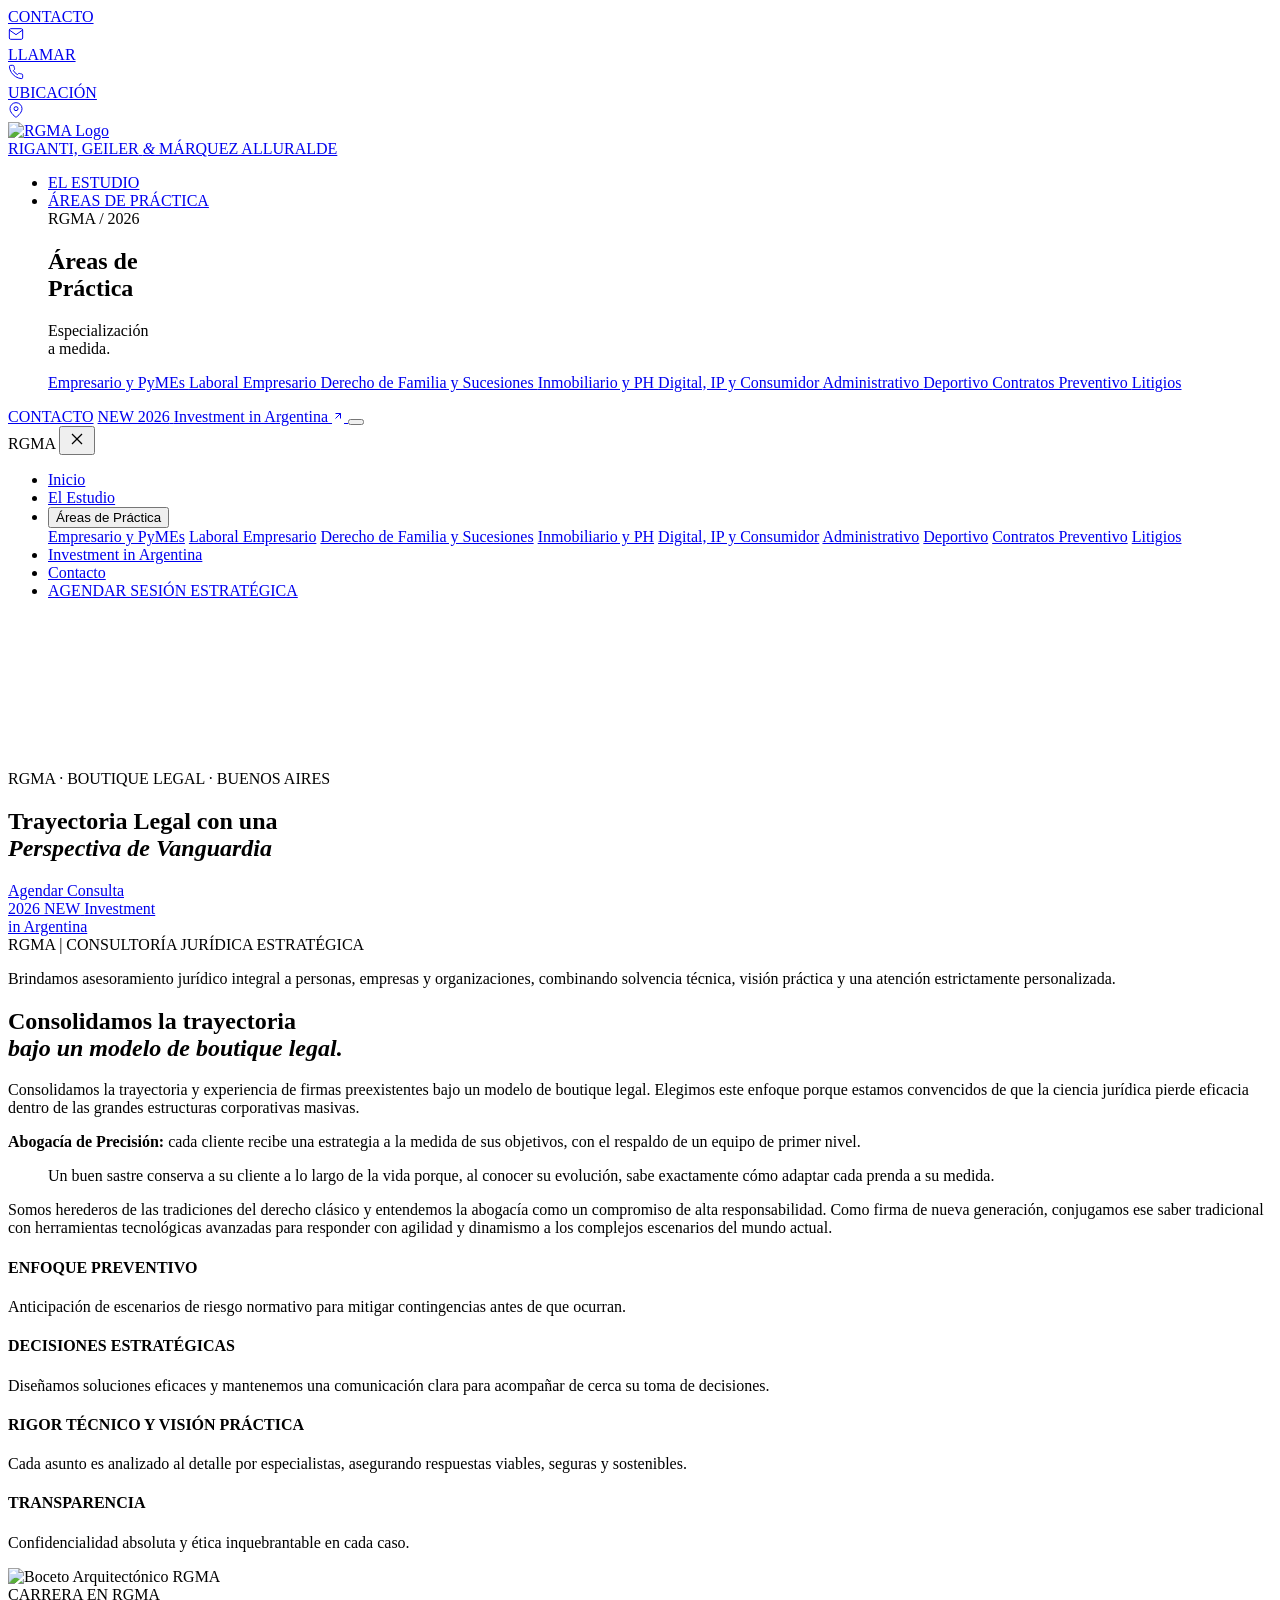
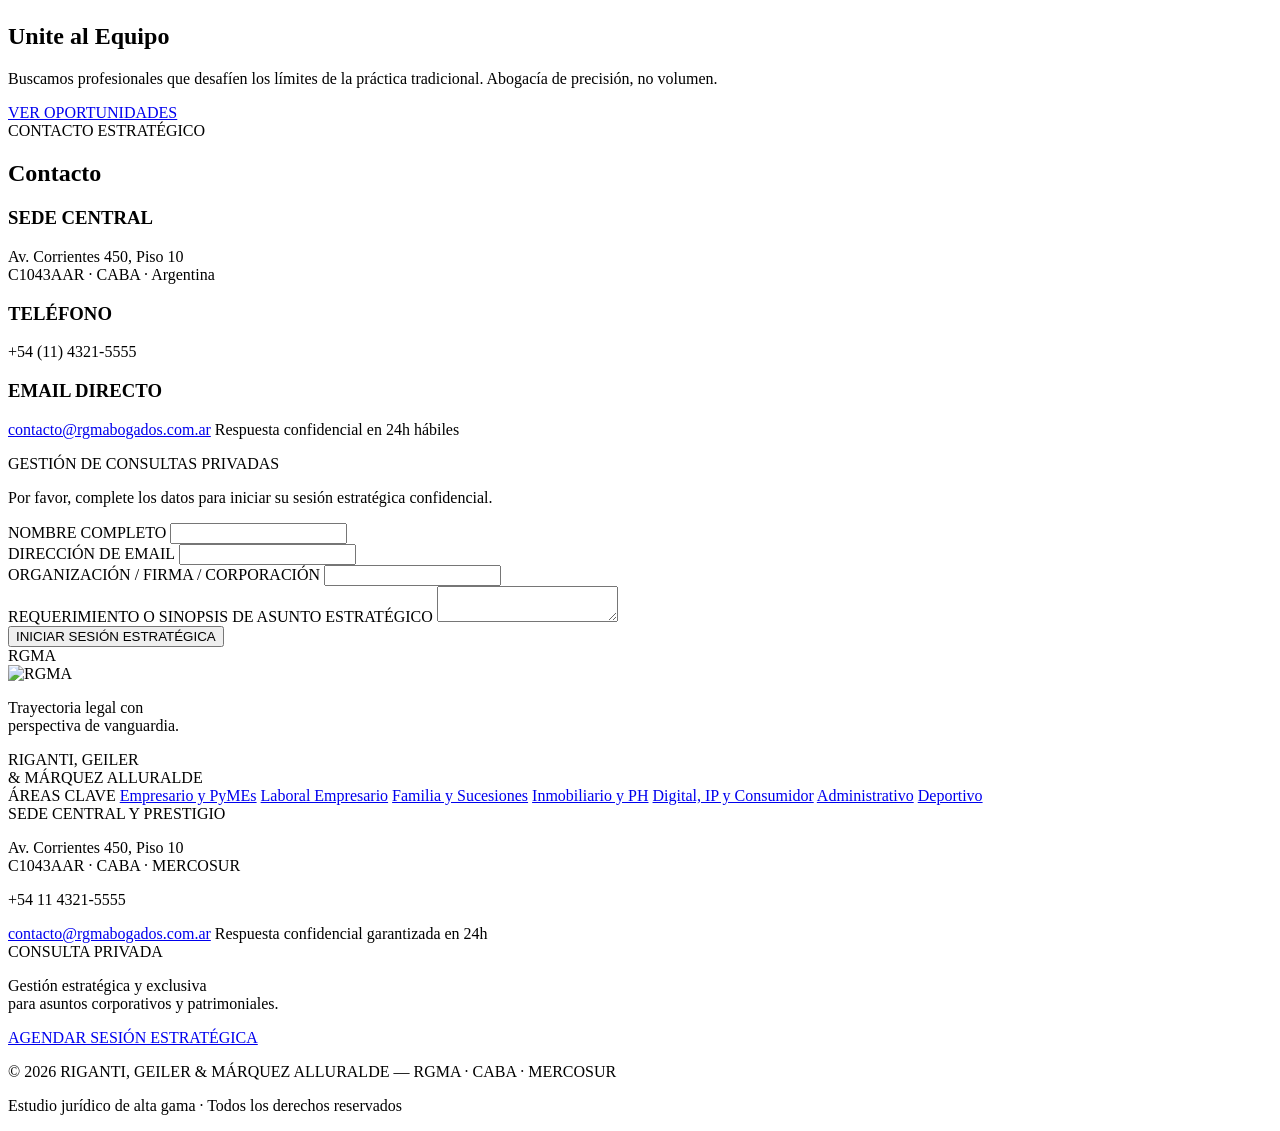
==== index.html @ e2c6895a "Create index.html" ====
<!DOCTYPE html>
<html lang="es">
<head>
    <meta charset="UTF-8">
    <meta name="viewport" content="width=device-width, initial-scale=1.0">
    <title>Riganti, Geiler & Márquez Alluralde - Abogados | RGMA</title>
    <link rel="preconnect" href="https://fonts.googleapis.com">
    <link rel="preconnect" href="https://fonts.gstatic.com" crossorigin>
    <link href="https://fonts.googleapis.com/css2?family=Inter:wght@300;400;500;600&family=Playfair+Display:ital,wght@0,300;0,400;1,400&family=Lora:ital,wght@0,400;1,400&display=swap" rel="stylesheet">
    <link rel="stylesheet" href="style.css">
    <script>
      document.fonts.ready.then(() => document.documentElement.classList.add('fonts-loaded'));
      setTimeout(() => {
        if(!document.documentElement.classList.contains('fonts-loaded')){
          document.documentElement.classList.add('fonts-failed');
        }
      }, 3000);
    </script>
</head>
<body>

<!-- CONTACTO FLOTANTE PREMIUM -->
<div class="barra-flotante-contacto">
    <a href="#contacto" class="item-flotante"><span>CONTACTO</span><div class="icono-flotante-svg"><svg viewBox="0 0 24 24" width="16" height="16" stroke="currentColor" stroke-width="1.5" fill="none"><path d="M4 4h16c1.1 0 2 .9 2 2v12c0 1.1-.9 2-2 2H4c-1.1 0-2-.9-2-2V6c0-1.1.9-2 2-2z"/><path d="m22 6-10 7L2 6"/></svg></div></a>
    <a href="tel:+541143215555" class="item-flotante"><span>LLAMAR</span><div class="icono-flotante-svg"><svg viewBox="0 0 24 24" width="16" height="16" stroke="currentColor" stroke-width="1.5" fill="none"><path d="M22 16.92v3a2 2 0 0 1-2.18 2 19.79 19.79 0 0 1-8.63-3.07 19.5 19.5 0 0 1-6-6 19.79 19.79 0 0 1-3.07-8.67A2 2 0 0 1 4.11 2h3a2 2 0 0 1 2 1.72 12.84 12.84 0 0 0 .7 2.81 2 2 0 0 1-.45 2.11L8.09 9.91a16 16 0 0 0 6 6l1.27-1.27a2 2 0 0 1 2.11-.45 12.84 12.84 0 0 0 2.81.7A2 2 0 0 1 22 16.92z"/></svg></div></a>
    <a href="#contacto" class="item-flotante"><span>UBICACIÓN</span><div class="icono-flotante-svg"><svg viewBox="0 0 24 24" width="16" height="16" stroke="currentColor" stroke-width="1.5" fill="none"><path d="M21 10c0 7-9 13-9 13s-9-6-9-13a9 9 0 0 1 18 0z"/><circle cx="12" cy="10" r="3"/></svg></div></a>
</div>

<header id="mainHeader" class="sticky-header-premium">
    <a href="index.html" class="marca-estudio">
      <div class="logo-lockup">
        <img src="logo-final.webp" alt="RGMA Logo">
      </div>
      <div class="nombre-estudio">
        <span class="apellido-principal">RIGANTI, GEILER</span>
        <span class="apellido-secundario"><i>&</i> MÁRQUEZ ALLURALDE</span>
      </div>
    </a>

    <nav class="nav-desktop">
      <ul>
        <li><a href="#estudio" class="nav-link-editorial">EL ESTUDIO</a></li>
        <li class="nav-item-mega">
          <a href="#" id="triggerMega" class="nav-link-editorial">ÁREAS DE PRÁCTICA</a>
          <div class="mega-panel">
            <div class="mega-left">
              <span>RGMA / 2026</span>
              <h2 class="mega-title-editorial">Áreas de<br>Práctica</h2>
              <div class="mega-line"></div>
              <p>Especialización<br>a medida.</p>
            </div>
            <div class="mega-grid-simple">
              <a href="./pymes.html">Empresario y PyMEs <span class="arrow-css"></span></a>
              <a href="./laboral-empresario.html">Laboral Empresario <span class="arrow-css"></span></a>
              <a href="./derechofamiliaysucesiones.html">Derecho de Familia y Sucesiones <span class="arrow-css"></span></a>
              <a href="./inmobiliario-ph.html">Inmobiliario y PH <span class="arrow-css"></span></a>
              <a href="./digital-ip-consumidor.html">Digital, IP y Consumidor <span class="arrow-css"></span></a>
              <a href="./derecho-administrativo.html">Administrativo <span class="arrow-css"></span></a>
              <a href="./deportivo.html">Deportivo <span class="arrow-css"></span></a>
              <a href="./contratos-preventivo.html">Contratos Preventivo <span class="arrow-css"></span></a>
              <a href="./litigio.html">Litigios <span class="arrow-css"></span></a>
            </div>
          </div> 
        </li>
      </ul>
    </nav>
    <div class="right-group">
      <a href="#contacto" class="btn-nav-premium">CONTACTO</a>
      <a href="invertirenargentina.html" class="investment-pill-premium" id="investmentPill">
        <span class="pill-new">NEW 2026</span>
        <span class="pill-text">Investment in Argentina <svg class="arrow-external-svg" viewBox="0 0 24 24" width="12" height="12" stroke="currentColor" stroke-width="2" fill="none"><line x1="7" y1="17" x2="17" y2="7"/><polyline points="7 7 17 7 17 17"/></svg></span>
      </a>
      <button class="btn-burger" id="btnBurger" aria-label="Menu"><span></span><span></span><span></span></button>
    </div>
</header>

<div class="mobile-overlay" id="mobileMenu">
  <div class="mobile-head">
    <span class="mobile-brand-editorial">RGMA</span>
    <button id="closeMobile" aria-label="Cerrar"><svg viewBox="0 0 24 24" width="20" height="20" stroke="currentColor" stroke-width="1.5" fill="none"><line x1="18" y1="6" x2="6" y2="18"/><line x1="6" y1="6" x2="18" y2="18"/></svg></button>
  </div>
  <ul class="mobile-links">
    <li><a href="#inicio">Inicio</a></li>
    <li><a href="#estudio">El Estudio</a></li>
    <li class="mobile-accordion">
      <button class="acc-btn-editorial" id="accAreas">Áreas de Práctica</button>
      <div class="acc-panel" id="panelAreas">
        <a href="./pymes.html">Empresario y PyMEs</a>
        <a href="./laboral-empresario.html">Laboral Empresario</a>
        <a href="./derechofamiliaysucesiones.html">Derecho de Familia y Sucesiones</a>
        <a href="./inmobiliario-ph.html">Inmobiliario y PH</a>
        <a href="./digital-ip-consumidor.html">Digital, IP y Consumidor</a>
        <a href="./derecho-administrativo.html">Administrativo</a>
        <a href="./deportivo.html">Deportivo</a>
        <a href="./contratos-preventivo.html">Contratos Preventivo</a>
        <a href="./litigio.html">Litigios</a>
      </div>
    </li>
    <li><a href="invertirenargentina.html" class="mobile-investment-link">Investment in Argentina</a></li>
    <li><a href="#contacto">Contacto</a></li>
    <li class="mobile-cta"><a href="#contacto" class="btn-action-premium">AGENDAR SESIÓN ESTRATÉGICA</a></li>
  </ul>
</div>

<section id="inicio" class="hero-principal">
   <video autoplay muted loop playsinline preload="metadata" poster="hero-poster.webp" class="hero-video" id="heroVideo">
    <source src="hero-acuarela-12s.mp4" type="video/mp4">
   </video>
    <div class="hero-overlay"></div>
    <div class="hero-contenedor-texto">
        <span class="hero-eyebrow">RGMA · BOUTIQUE LEGAL · BUENOS AIRES</span>
        <h1 class="hero-title-editorial">Trayectoria Legal con una<br><i>Perspectiva de Vanguardia</i></h1>
        <a href="#contacto" class="btn-premium-action">Agendar Consulta</a>
    </div>
    <a href="invertirenargentina.html" class="investment-seal-link" id="investmentSeal">
      <div class="investment-seal">
        <div class="seal-ring"></div>
        <div class="seal-ring-2"></div>
        <div class="seal-content">
          <span class="seal-year">2026</span>
          <span class="seal-new">NEW</span>
          <span class="seal-text">Investment<br>in Argentina</span>
        </div>
      </div>
    </a>
</section>

<section id="estudio" class="section-estudio">
  <div class="estudio-grid">
    <div class="texto-estudio">
      <span class="eyebrow-editorial">RGMA | CONSULTORÍA JURÍDICA ESTRATÉGICA</span>
      <p class="lead-serif">Brindamos asesoramiento jurídico integral a personas, empresas y organizaciones, combinando solvencia técnica, visión práctica y una atención estrictamente personalizada.</p>
      <h2 class="title-editorial">Consolidamos la trayectoria<br><i>bajo un modelo de boutique legal.</i></h2>
      <div class="linea-decorativa"></div>
      <p class="paragraph-editorial">Consolidamos la trayectoria y experiencia de firmas preexistentes bajo un modelo de boutique legal. Elegimos este enfoque porque estamos convencidos de que la ciencia jurídica pierde eficacia dentro de las grandes estructuras corporativas masivas.</p>
      <p class="paragraph-editorial"><strong>Abogacía de Precisión:</strong> cada cliente recibe una estrategia a la medida de sus objetivos, con el respaldo de un equipo de primer nivel.</p>
      <blockquote class="quote-editorial">Un buen sastre conserva a su cliente a lo largo de la vida porque, al conocer su evolución, sabe exactamente cómo adaptar cada prenda a su medida.</blockquote>
      <p class="paragraph-editorial">Somos herederos de las tradiciones del derecho clásico y entendemos la abogacía como un compromiso de alta responsabilidad. Como firma de nueva generación, conjugamos ese saber tradicional con herramientas tecnológicas avanzadas para responder con agilidad y dinamismo a los complejos escenarios del mundo actual.</p>
    </div>
    <div class="valores-col">
      <div class="tarjeta-valor"><h4 class="title-valor-editorial">ENFOQUE PREVENTIVO</h4><p>Anticipación de escenarios de riesgo normativo para mitigar contingencias antes de que ocurran.</p></div>
      <div class="tarjeta-valor"><h4 class="title-valor-editorial">DECISIONES ESTRATÉGICAS</h4><p>Diseñamos soluciones eficaces y mantenemos una comunicación clara para acompañar de cerca su toma de decisiones.</p></div>
      <div class="tarjeta-valor"><h4 class="title-valor-editorial">RIGOR TÉCNICO Y VISIÓN PRÁCTICA</h4><p>Cada asunto es analizado al detalle por especialistas, asegurando respuestas viables, seguras y sostenibles.</p></div>
      <div class="tarjeta-valor dark"><h4 class="title-valor-editorial">TRANSPARENCIA</h4><p>Confidencialidad absoluta y ética inquebrantable en cada caso.</p></div>
    </div>
  </div>
</section>

<section class="seccion-cierre-premium">
  <div class="capa-fondo-imagen">
    <img src="oficina-lapiz.png" alt="Boceto Arquitectónico RGMA" class="imagen-boceto-blur">
  </div>
  <div class="contenido-cierre">
    <span class="eyebrow light-editorial">CARRERA EN RGMA</span>
    <h2 class="title-editorial-white">Unite al Equipo</h2>
    <p class="paragraph-editorial-light">Buscamos profesionales que desafíen los límites de la práctica tradicional. Abogacía de precisión, no volumen.</p>
    <a href="carrerargma.html" class="btn-premium-borde-clean">VER OPORTUNIDADES</a>
  </div>
</section>

<section id="contacto" class="seccion-contacto">
  <div class="cabecera-contacto">
    <span class="tag-estrategico-editorial">CONTACTO ESTRATÉGICO</span>
    <h2 class="titulo-contacto-editorial">Contacto</h2>
  </div>
  <div class="contenedor-grilla">
    <div class="info-sede">
      <div class="bloque-info">
        <h3 class="title-sede-editorial">SEDE CENTRAL</h3>
        <p class="paragraph-sede-editorial">Av. Corrientes 450, Piso 10<br>C1043AAR · CABA · Argentina</p>
      </div>
      <div class="bloque-info">
        <h3 class="title-sede-editorial">TELÉFONO</h3>
        <p class="paragraph-sede-editorial">+54 (11) 4321-5555</p>
      </div>
      <div class="bloque-info">
        <h3 class="title-sede-editorial">EMAIL DIRECTO</h3>
        <a href="mailto:contacto@rgmabogados.com.ar" class="link-mail-editorial">contacto@rgmabogados.com.ar</a>
        <span class="subtexto-mail-editorial">Respuesta confidencial en 24h hábiles</span>
      </div>
    </div>
    <form class="formulario-contacto-premium" action="https://formsubmit.co/contacto@rgmabogados.com.ar" method="POST">
      <input type="hidden" name="_subject" value="Nueva Consulta Privada - RGMA">
      <input type="hidden" name="_captcha" value="false">
      <div class="encabezado-formulario-premium">
        <p class="subtitulo-gestion-privada">GESTIÓN DE CONSULTAS PRIVADAS</p>
        <p class="leyenda-sesion-estrategica">Por favor, complete los datos para iniciar su sesión estratégica confidencial.</p>
      </div>
      <div class="fila-doble-premium">
        <div class="grupo-campo-premium">
          <label for="nombre" class="label-editorial">NOMBRE COMPLETO</label>
          <input type="text" id="nombre" name="nombre" required class="input-editorial">
        </div>
        <div class="grupo-campo-premium">
          <label for="email" class="label-editorial">DIRECCIÓN DE EMAIL</label>
          <input type="email" id="email" name="email" required class="input-editorial">
        </div>
      </div>
      <div class="grupo-campo-premium">
        <label for="empresa" class="label-editorial">ORGANIZACIÓN / FIRMA / CORPORACIÓN</label>
        <input type="text" id="empresa" name="empresa" class="input-editorial">
      </div>
      <div class="grupo-campo-premium">
        <label for="consulta" class="label-editorial">REQUERIMIENTO O SINOPSIS DE ASUNTO ESTRATÉGICO</label>
        <textarea id="consulta" name="consulta" rows="2" required class="textarea-editorial"></textarea>
      </div>
      <div class="fila-accion-premium">
        <button type="submit" class="btn-enviar-premium">INICIAR SESIÓN ESTRATÉGICA</button>
      </div>
    </form>
  </div>
</section>

<footer class="footer-rgm-premium">
  <div class="footer-inner-editorial">
    <div class="f-col brand-premium">
      <div class="footer-logo-lockup-premium">
        <div class="footer-logo-text-premium">RG<span class="ma-gold">MA</span></div>
        <img src="logo-final.webp" alt="RGMA" class="footer-isologo-premium">
      </div>
      <p class="f-claim-editorial">Trayectoria legal con<br>perspectiva de vanguardia.</p>
      <div class="f-line-premium"></div>
      <div class="f-copy-brand-editorial">
        <span>RIGANTI, GEILER</span><br>
        <span class="f-italic-editorial">& MÁRQUEZ ALLURALDE</span>
      </div>
    </div>
    <div class="f-col-editorial">
      <span class="f-title-editorial">ÁREAS CLAVE</span>
      <a href="./pymes.html" class="f-link-editorial">Empresario y PyMEs</a>
      <a href="./laboral-empresario.html" class="f-link-editorial">Laboral Empresario</a>
      <a href="./derechofamiliaysucesiones.html" class="f-link-editorial">Familia y Sucesiones</a>
      <a href="./inmobiliario-ph.html" class="f-link-editorial">Inmobiliario y PH</a>
      <a href="./digital-ip-consumidor.html" class="f-link-editorial">Digital, IP y Consumidor</a>
      <a href="./derecho-administrativo.html" class="f-link-editorial">Administrativo</a>
      <a href="./deportivo.html" class="f-link-editorial">Deportivo</a>
    </div>
    <div class="f-col-editorial">
      <span class="f-title-editorial">SEDE CENTRAL Y PRESTIGIO</span>
      <p class="f-address-protagonist">Av. Corrientes 450, Piso 10<br>C1043AAR · CABA · MERCOSUR</p>
      <div class="f-contact-premium">
        <p class="f-phone-premium">+54 11 4321-5555</p>
        <a href="mailto:contacto@rgmabogados.com.ar" class="f-email-protagonist">contacto@rgmabogados.com.ar</a>
        <span class="f-confidential-badge">Respuesta confidencial garantizada en 24h</span>
      </div>
    </div>
    <div class="f-col-editorial">
      <span class="f-title-editorial">CONSULTA PRIVADA</span>
      <p class="f-consulta-txt-editorial">Gestión estratégica y exclusiva<br>para asuntos corporativos y patrimoniales.</p>
      <a href="#contacto" class="f-btn-premium">AGENDAR SESIÓN ESTRATÉGICA</a>
    </div>
  </div>
  <div class="f-bottom-editorial">
    <p>© 2026 RIGANTI, GEILER & MÁRQUEZ ALLURALDE — RGMA · CABA · MERCOSUR</p>
    <p class="f-legal-small-editorial">Estudio jurídico de alta gama · Todos los derechos reservados</p>
  </div>
</footer>

<script>
const header = document.getElementById('mainHeader');
const hero = document.querySelector('.hero-principal');
const v = document.getElementById('heroVideo');
v?.addEventListener('loadeddata', ()=> v.classList.add('is-loaded'));
setTimeout(()=> v?.classList.add('is-loaded'), 800);
window.addEventListener('scroll', () => {
  header.classList.toggle('shrink', window.scrollY > 80);
  if(hero) document.body.classList.toggle('pill-visible', window.scrollY > hero.offsetHeight - 150);
}, {passive:true});
const burger = document.getElementById('btnBurger');
const mobileMenu = document.getElementById('mobileMenu');
const closeMobile = document.getElementById('closeMobile');
const accBtn = document.getElementById('accAreas'); 
const accPanel = document.getElementById('panelAreas');
burger?.addEventListener('click', ()=> { mobileMenu.classList.add('open'); document.body.style.overflow='hidden'; });
closeMobile?.addEventListener('click', ()=> { mobileMenu.classList.remove('open'); document.body.style.overflow=''; });
accBtn?.addEventListener('click', ()=> {
  accPanel.classList.toggle('open');
  accBtn.classList.toggle('active-premium');
});
mobileMenu?.querySelectorAll('a').forEach(a=> a.addEventListener('click', ()=> { mobileMenu.classList.remove('open'); document.body.style.overflow=''; }));
</script>
</body>
</html>
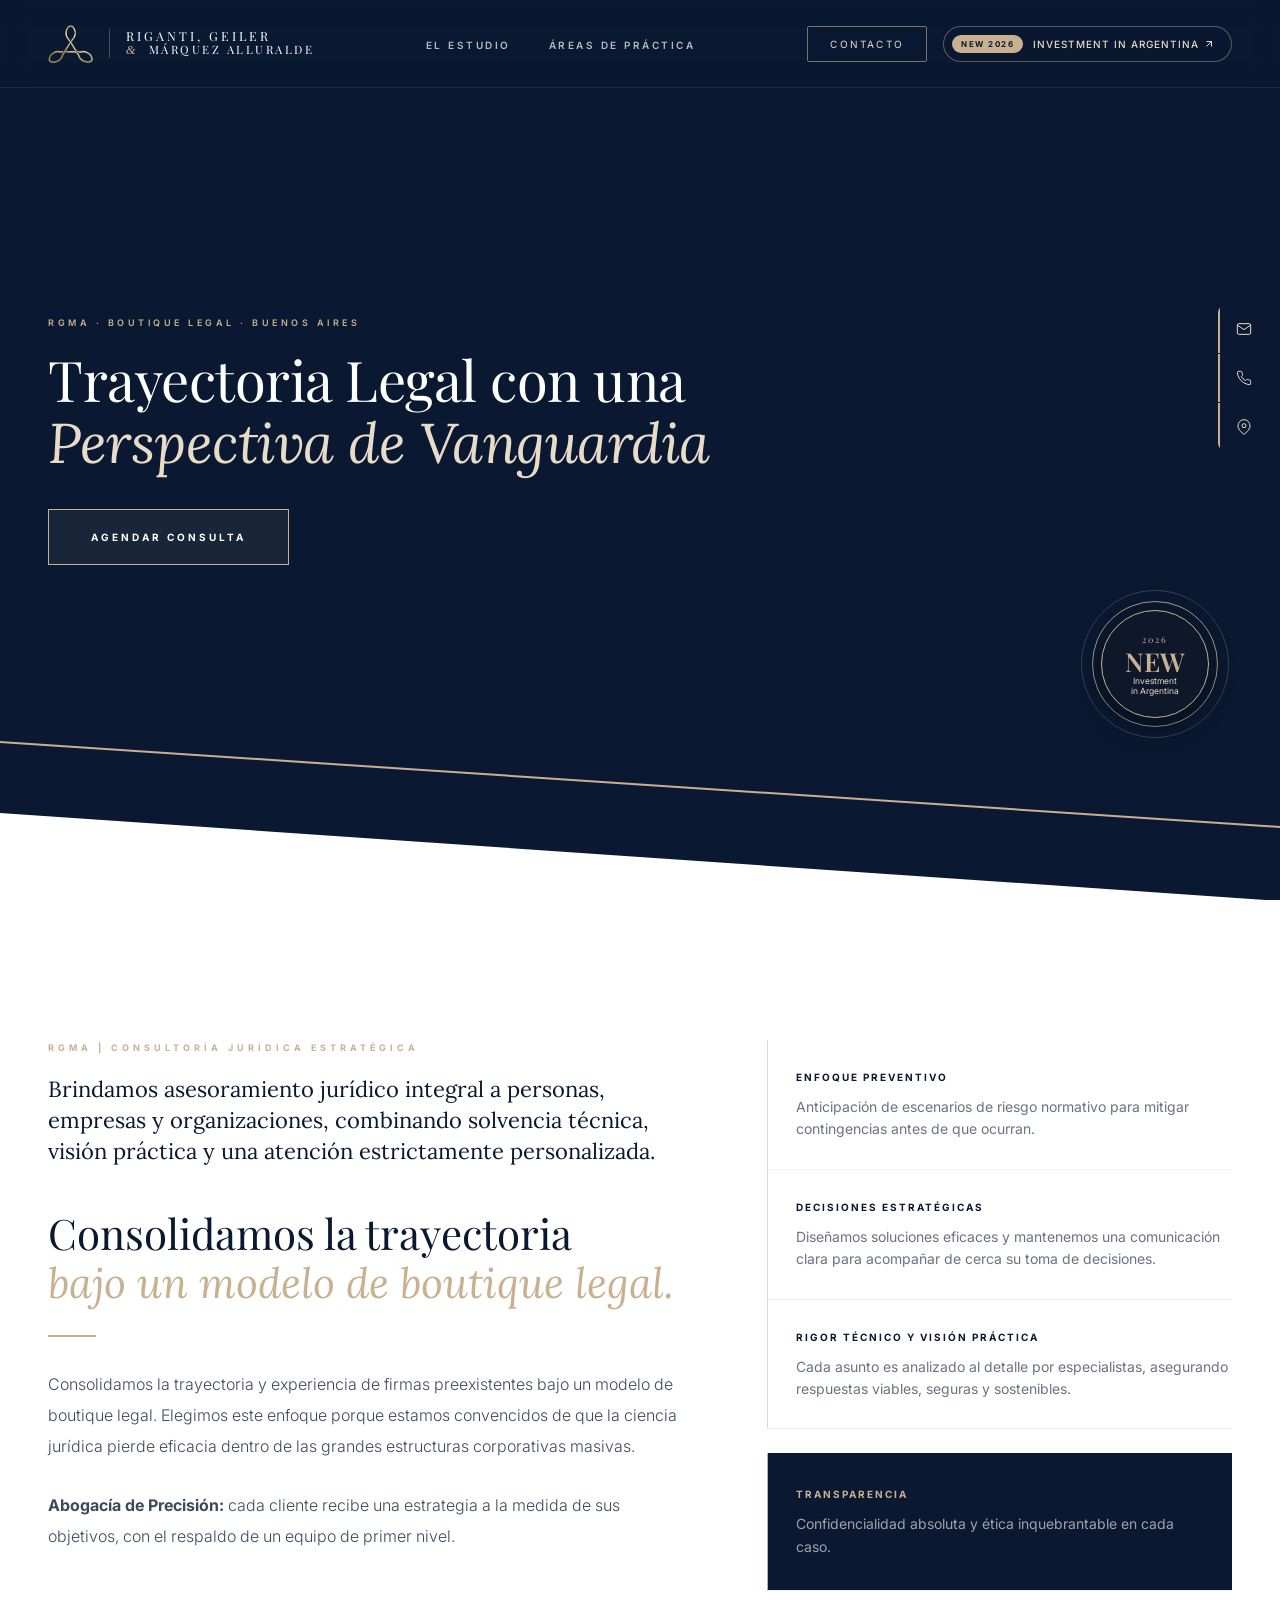
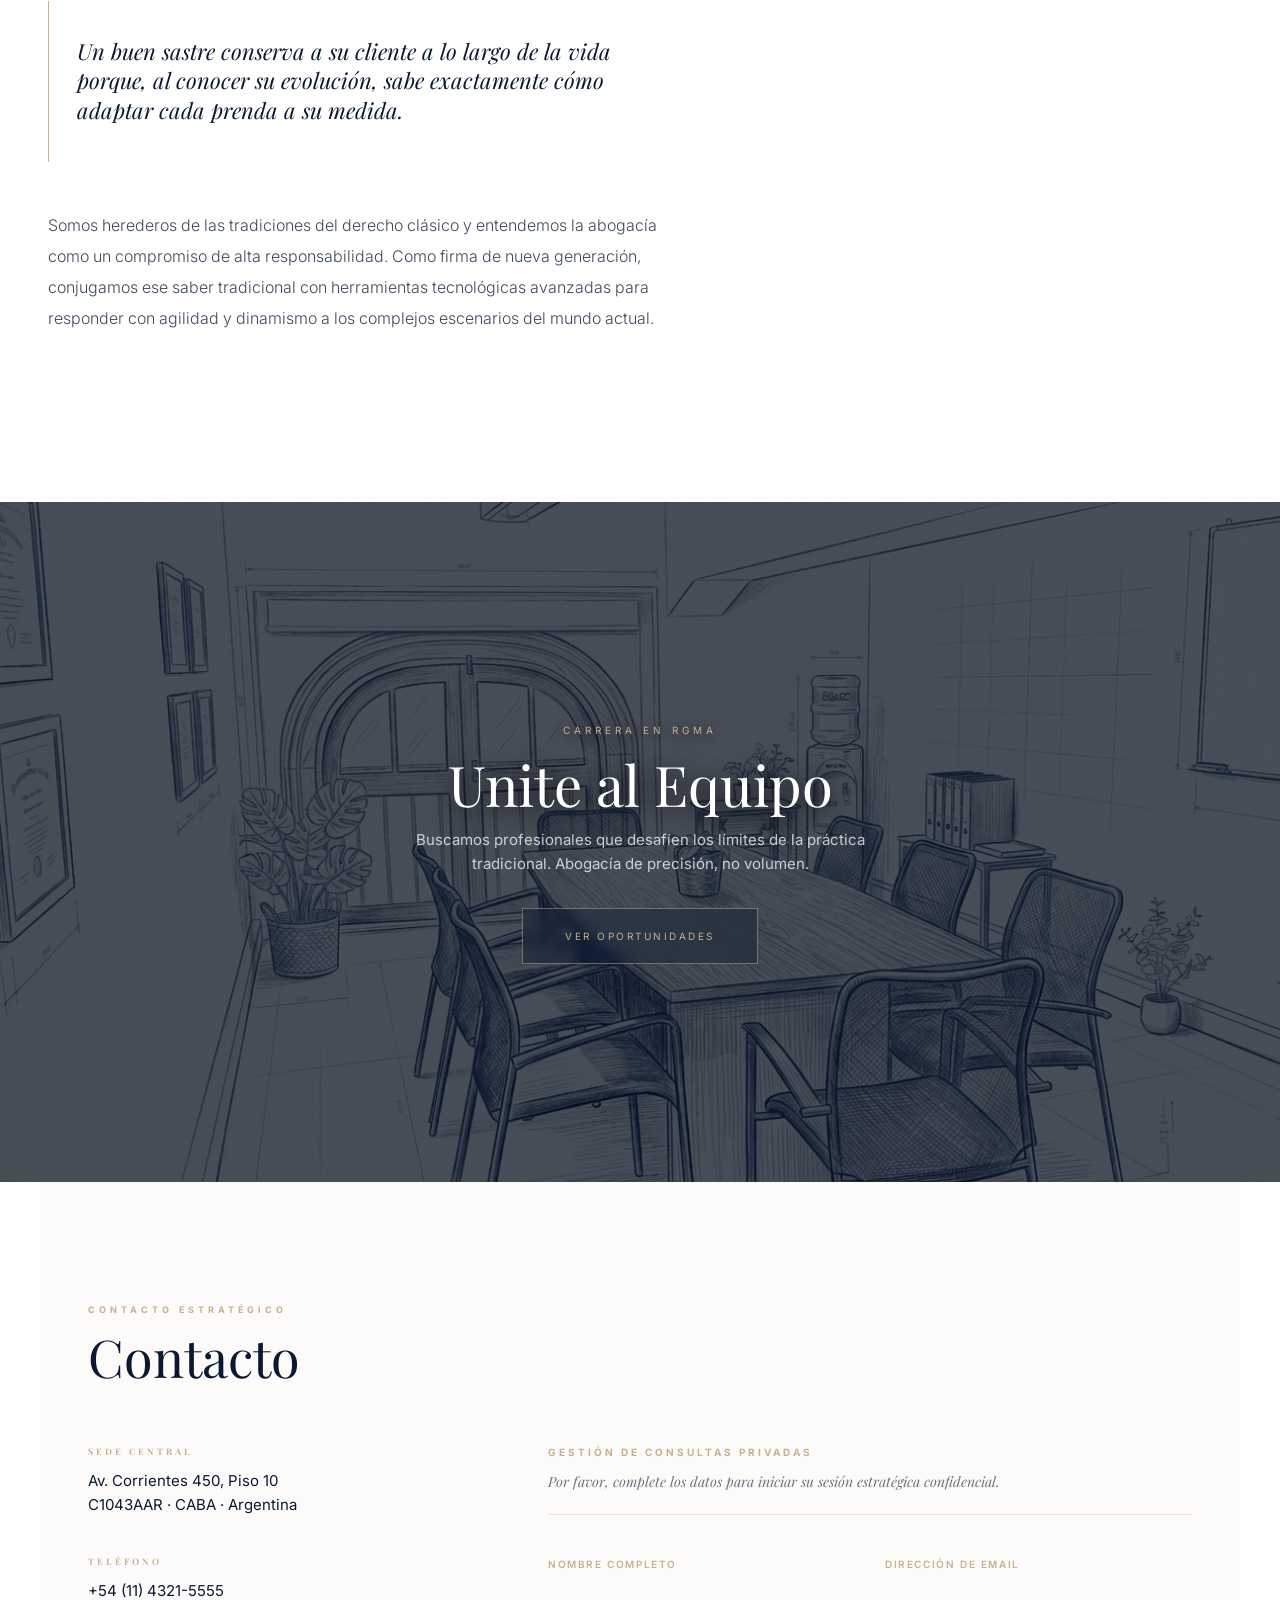
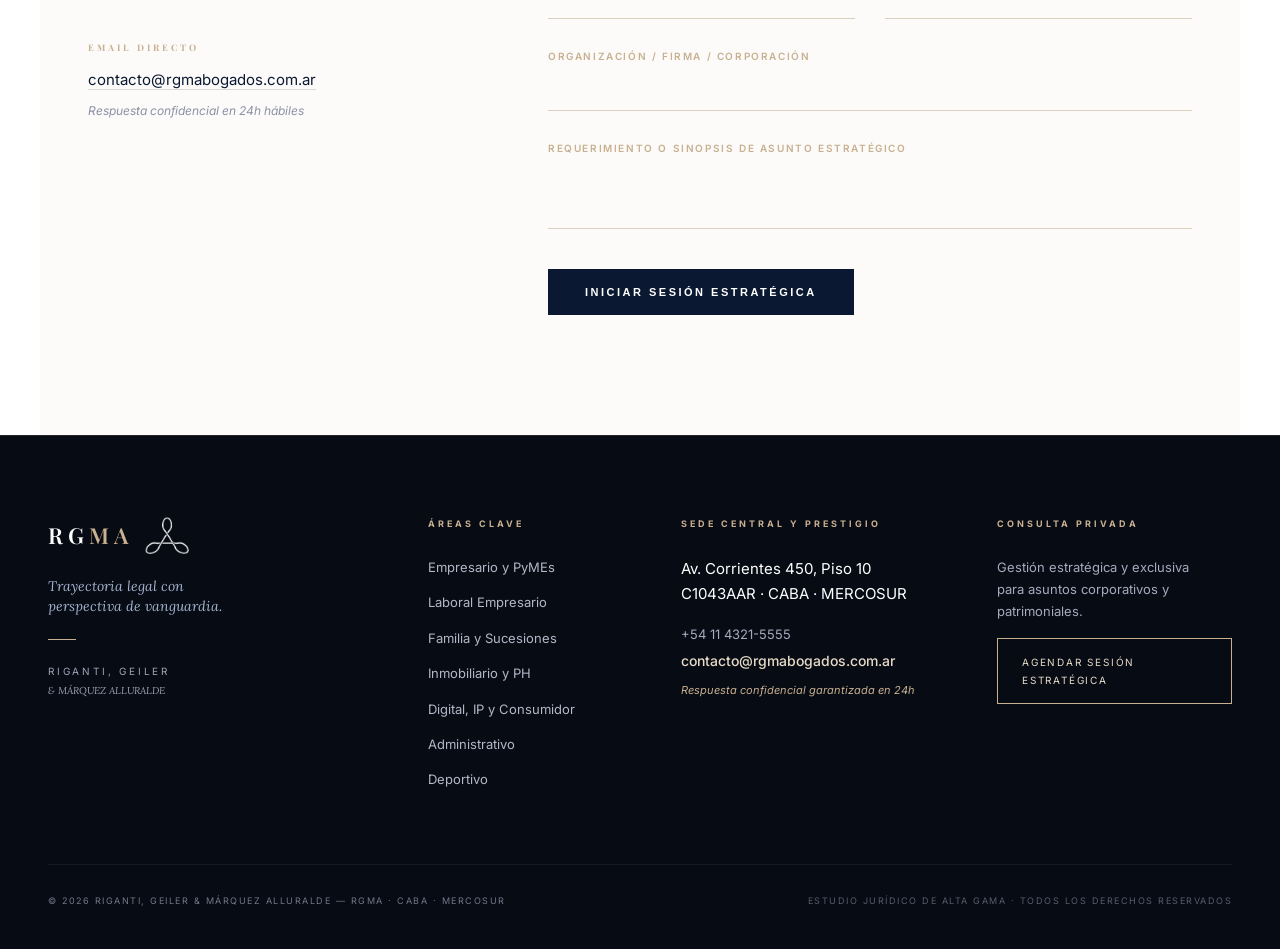
==== commit 695b5fb5: "Update index.html" ====
--- a/index.html
+++ b/index.html
@@ -210,9 +210,10 @@
     </form>
   </div>
 </section>
-
 <footer class="footer-rgm-premium">
   <div class="footer-inner-editorial">
+    
+    <!-- Columna 1: Branding -->
     <div class="f-col brand-premium">
       <div class="footer-logo-lockup-premium">
         <div class="footer-logo-text-premium">RG<span class="ma-gold">MA</span></div>
@@ -225,6 +226,8 @@
         <span class="f-italic-editorial">& MÁRQUEZ ALLURALDE</span>
       </div>
     </div>
+
+    <!-- Columna 2: Áreas Clave -->
     <div class="f-col-editorial">
       <span class="f-title-editorial">ÁREAS CLAVE</span>
       <a href="./pymes.html" class="f-link-editorial">Empresario y PyMEs</a>
@@ -235,21 +238,28 @@
       <a href="./derecho-administrativo.html" class="f-link-editorial">Administrativo</a>
       <a href="./deportivo.html" class="f-link-editorial">Deportivo</a>
     </div>
+
+    <!-- Columna 3: Sede Central -->
     <div class="f-col-editorial">
       <span class="f-title-editorial">SEDE CENTRAL Y PRESTIGIO</span>
       <p class="f-address-protagonist">Av. Corrientes 450, Piso 10<br>C1043AAR · CABA · MERCOSUR</p>
       <div class="f-contact-premium">
         <p class="f-phone-premium">+54 11 4321-5555</p>
-        <a href="mailto:contacto@rgmabogados.com.ar" class="f-email-protagonist">contacto@rgmabogados.com.ar</a>
+        <p><a href="mailto:contacto@rgmabogados.com.ar" class="f-email-protagonist">contacto@rgmabogados.com.ar</a></p>
         <span class="f-confidential-badge">Respuesta confidencial garantizada en 24h</span>
       </div>
     </div>
+
+    <!-- Columna 4: CTA Privado -->
     <div class="f-col-editorial">
       <span class="f-title-editorial">CONSULTA PRIVADA</span>
       <p class="f-consulta-txt-editorial">Gestión estratégica y exclusiva<br>para asuntos corporativos y patrimoniales.</p>
       <a href="#contacto" class="f-btn-premium">AGENDAR SESIÓN ESTRATÉGICA</a>
     </div>
-  </div>
+
+  </div>
+
+  <!-- Bloque inferior de Copyright y Legal -->
   <div class="f-bottom-editorial">
     <p>© 2026 RIGANTI, GEILER & MÁRQUEZ ALLURALDE — RGMA · CABA · MERCOSUR</p>
     <p class="f-legal-small-editorial">Estudio jurídico de alta gama · Todos los derechos reservados</p>
@@ -281,3 +291,4 @@
 </script>
 </body>
 </html>
+
--- a/style.css
+++ b/style.css
@@ -0,0 +1,507 @@
+:root{
+  --navy:#0A1931;
+  --navy-soft:#0F172B;
+  --dorado:#C8B090;
+  --dorado-light:#E8DCC8;
+  --texto:#3D4A5C;
+  --line:#E8E2D6;
+  --paper:#FCFBF9;
+  --blanco:#fff;
+  --ease: cubic-bezier(0.2,0.8,0.2,1);
+}
+*{margin:0;padding:0;box-sizing:border-box;scroll-behavior:smooth}
+body{font-family:'Inter',sans-serif;color:var(--texto);background:var(--blanco);line-height:1.8;-webkit-font-smoothing:antialiased}
+h1,h2,h3{font-family:'Playfair Display',serif;color:var(--navy)}
+#inicio{opacity:0}
+html.fonts-loaded #inicio{opacity:1;transition:opacity .4s ease}
+html.fonts-failed #inicio{opacity:1}
+
+/* HEADER */
+header.sticky-header-premium{
+  position:fixed;top:0;left:0;width:100%;z-index:1000;
+  padding:0 48px;height:88px;
+  display:flex;justify-content:space-between;align-items:center;
+  background:rgba(10,25,49,0.92);
+  backdrop-filter:blur(14px);-webkit-backdrop-filter:blur(14px);
+  border-bottom:1px solid rgba(200,176,144,0.12);
+  transition:all .4s var(--ease);
+}
+header.sticky-header-premium.shrink{height:72px;background:rgba(10,25,49,0.98);box-shadow:0 8px 30px rgba(0,0,0,.35)}
+.marca-estudio{display:flex;align-items:center;gap:16px;text-decoration:none;transition:opacity .35s var(--ease)}
+.marca-estudio:hover{opacity:.85}
+.logo-lockup{display:flex;align-items:center}
+.logo-lockup img{height:38px;width:auto;display:block;background:transparent}
+.nombre-estudio{display:flex;flex-direction:column;border-left:1px solid rgba(200,176,144,.35);padding-left:16px;line-height:1.1}
+.apellido-principal{font-family:'Playfair Display',serif;color:#fff;font-size:12.5px;letter-spacing:3px}
+.apellido-secundario{font-family:'Playfair Display',serif;color:#fff;font-size:11.5px;letter-spacing:2.5px;margin-top:2px}
+.apellido-secundario i{font-family:'Times New Roman',serif;font-style:italic;font-weight:400;font-size:1.1em;margin-right:5px;color:var(--dorado)}
+.nav-desktop{flex:1;display:flex;justify-content:center}
+.nav-desktop ul{display:flex;list-style:none;gap:38px;align-items:center}
+.nav-link-editorial{color:rgba(255,255,255,.7);font-size:10px;letter-spacing:2.5px;text-transform:uppercase;font-weight:600;text-decoration:none;position:relative;transition:.3s}
+.nav-link-editorial:hover{color:var(--dorado)}
+.nav-link-editorial::after{content:"";position:absolute;left:0;bottom:-6px;width:0;height:1px;background:var(--dorado);transition:.3s}
+.nav-link-editorial:hover::after{width:100%}
+.right-group{display:flex;align-items:center;gap:16px}
+.btn-nav-premium{border:1px solid rgba(200,176,144,.6);padding:0 22px;height:36px;display:inline-flex;align-items:center;background:transparent;color:var(--dorado-light);font-size:10px;letter-spacing:2.2px;text-decoration:none;border-radius:2px;transition:all .4s var(--ease)}
+.btn-nav-premium:hover{background:var(--dorado);color:var(--navy);border-color:var(--dorado);transform:translateY(-1px)}
+.investment-pill-premium{display:inline-flex;align-items:center;gap:10px;height:36px;padding:0 16px 0 8px;border:1px solid rgba(200,176,144,0.45);border-radius:40px;background:rgba(10,25,49,0.7);backdrop-filter:blur(10px);text-decoration:none;white-space:nowrap;opacity:0;transform:translateX(18px);pointer-events:none;transition:all .6s var(--ease)}
+body.pill-visible .investment-pill-premium{opacity:1;transform:translateX(0);pointer-events:auto}
+.pill-new{font-size:8px;font-weight:700;letter-spacing:1.5px;color:var(--navy);background:var(--dorado);padding:5px 9px;border-radius:20px;line-height:1}
+.pill-text{font-size:10px;letter-spacing:1px;color:var(--dorado-light);font-weight:500;text-transform:uppercase;display:inline-flex;align-items:center;gap:4px}
+.arrow-external-svg{transition:transform .4s var(--ease)}
+.investment-pill-premium:hover .arrow-external-svg{transform:translate(2px,-2px)}
+.btn-burger{display:none;width:42px;height:42px;border:1px solid rgba(200,176,144,.3);background:transparent;flex-direction:column;justify-content:center;align-items:center;gap:5px;cursor:pointer}
+.btn-burger span{width:18px;height:1px;background:var(--dorado-light);display:block}
+
+/* MEGA MENU */
+.nav-item-mega{position:static;padding-bottom:24px;margin-bottom:-24px}
+.mega-panel{position:absolute;left:0;right:0;top:100%;margin-top:-1px;background:var(--paper);padding:0;display:grid;grid-template-columns:220px 1fr;z-index:9999;border-top:1px solid var(--dorado);box-shadow:0 30px 60px rgba(10,25,49,.18);opacity:0;visibility:hidden;transform:translateY(10px);transition:all .45s var(--ease)}
+.nav-item-mega:hover .mega-panel{opacity:1;visibility:visible;transform:translateY(0)}
+.mega-panel::before{content:'';position:absolute;top:-20px;left:0;width:100%;height:20px;background:transparent}
+.mega-left{background:var(--navy);padding:32px 28px}
+.mega-left span{font-size:8px;letter-spacing:3px;color:var(--dorado);font-weight:700;display:block;margin-bottom:16px}
+.mega-title-editorial{font-family:'Playfair Display',serif;font-size:22px;font-weight:300;color:#fff;line-height:1.15}
+.mega-line{width:28px;height:1px;background:var(--dorado);margin:20px 0}
+.mega-left p{font-family:'Lora',serif;font-style:italic;font-size:13px;color:rgba(255,255,255,.6);line-height:1.5}
+.mega-grid-simple{display:grid;grid-template-columns:repeat(3,1fr);gap:14px 32px;align-content:start;padding:32px}
+.mega-grid-simple a{font-size:12.5px;font-weight:500;color:var(--navy);text-decoration:none;padding:12px 0;border-bottom:1px solid #F0EBE0;display:flex;justify-content:space-between;align-items:center;transition:.4s var(--ease)}
+.mega-grid-simple a .arrow-css{width:6px;height:6px;border-top:1px solid var(--dorado);border-right:1px solid var(--dorado);transform:rotate(45deg) translateX(-4px);opacity:0;transition:all .4s ease}
+.mega-grid-simple a:hover{color:var(--dorado);padding-left:6px}
+.mega-grid-simple a:hover .arrow-css{opacity:1;transform:rotate(45deg) translateX(0)}
+
+/* HERO - CON DIAGONAL RESTAURADA */
+.hero-principal{position:relative;background:var(--navy);min-height:100vh;display:flex;align-items:center;padding:0 48px;overflow:hidden}
+.hero-principal::after{
+  content:"";position:absolute;bottom:-1px;left:0;width:100%;height:160px;
+  background:var(--blanco);clip-path:polygon(0 45%,100% 100%,100% 100%,0 100%);z-index:4;
+}
+.hero-principal::before{
+  content:"";position:absolute;bottom:158px;left:0;width:100%;height:1.5px;
+  background:var(--dorado);transform:skewY(3.8deg);transform-origin:left;z-index:10;
+}
+.hero-video{position:absolute;inset:0;width:100%;height:100%;object-fit:cover;z-index:1;opacity:0;transition:opacity 1.4s ease}
+.hero-video.is-loaded{opacity:1}
+.hero-overlay{position:absolute;inset:0;z-index:2;background:linear-gradient(90deg,rgba(10,25,49,0.92) 0%,rgba(10,25,49,0.65) 50%,rgba(10,25,49,0.2) 100%)}
+.hero-contenedor-texto{position:relative;z-index:5;max-width:680px;margin-top:-20px}
+.hero-eyebrow{font-size:9px;letter-spacing:3.5px;color:var(--dorado);font-weight:600;display:block;margin-bottom:18px;text-transform:uppercase}
+.hero-title-editorial{font-family:'Playfair Display',serif;font-size:56px;line-height:1.08;color:#fff;font-weight:300;margin-bottom:36px;letter-spacing:-0.5px}
+.hero-title-editorial i{font-family:'Lora',serif;font-style:italic;font-weight:300;color:var(--dorado-light)}
+.btn-premium-action{display:inline-flex;align-items:center;border:1px solid var(--dorado);color:#fff;padding:18px 42px;font-size:10px;letter-spacing:3px;text-transform:uppercase;font-weight:700;transition:all .45s var(--ease);text-decoration:none;background:rgba(200,176,144,0.08)}
+.btn-premium-action:hover{background:var(--dorado);color:var(--navy);transform:translateY(-2px);letter-spacing:3.3px}
+.investment-seal-link{position:absolute;bottom:18%;right:4%;z-index:5;text-decoration:none;transition:.4s}
+.investment-seal-link:hover{transform:scale(1.05)}
+.investment-seal{width:148px;height:148px;position:relative;display:flex;align-items:center;justify-content:center}
+.seal-content{width:108px;height:108px;background:var(--navy-soft);border:1px solid var(--dorado);border-radius:50%;display:flex;flex-direction:column;align-items:center;justify-content:center;text-align:center;box-shadow:0 8px 25px rgba(0,0,0,.45);z-index:3}
+.seal-year{font-family:'Playfair Display',serif;font-size:9px;letter-spacing:2px;color:var(--dorado)}
+.seal-new{font-family:'Playfair Display',serif;font-size:26px;font-weight:600;color:var(--dorado);line-height:1;margin:2px 0}
+.seal-text{font-size:8.5px;line-height:1.15;color:var(--dorado-light)}
+.seal-ring{position:absolute;top:50%;left:50%;transform:translate(-50%,-50%);width:126px;height:126px;border:1px solid var(--dorado);border-radius:50%;opacity:.85}
+.seal-ring-2{position:absolute;top:50%;left:50%;transform:translate(-50%,-50%);width:148px;height:148px;border:1px solid var(--dorado);border-radius:50%;opacity:.25}
+
+/* ESTUDIO */
+.section-estudio{padding:140px 48px;background:var(--blanco)}
+.estudio-grid{display:grid;grid-template-columns:1.15fr .85fr;gap:90px;max-width:1400px;margin:0 auto}
+.eyebrow-editorial{font-size:9px;letter-spacing:4px;color:var(--dorado);font-weight:700;display:block;margin-bottom:18px;text-transform:uppercase}
+.lead-serif{font-family:'Lora',serif;font-size:22px;font-weight:300;line-height:1.4;color:var(--navy);margin-bottom:42px}
+.title-editorial{font-size:42px;line-height:1.15;margin:8px 0 28px;font-weight:300;color:var(--navy)}
+.title-editorial i{color:var(--dorado);font-family:'Lora',serif;font-weight:300;font-style:italic}
+.linea-decorativa{width:48px;height:1.5px;background:var(--dorado);margin:0 0 32px}
+.paragraph-editorial{font-weight:300;font-size:16px;margin-bottom:28px;line-height:1.95;color:var(--texto)}
+.quote-editorial{border-left:1.5px solid var(--dorado);padding:36px 0 36px 28px;margin:48px 0;font-family:'Playfair Display',serif;font-style:italic;font-size:22px;line-height:1.35;color:var(--navy)}
+.valores-col{display:flex;flex-direction:column}
+.tarjeta-valor{border-left:1px solid rgba(200,176,144,.5);padding:28px 0 28px 28px;border-bottom:1px solid #F5F1E8;transition:.4s var(--ease)}
+.tarjeta-valor:hover{border-left-color:var(--dorado);background:var(--paper);padding-left:34px}
+.title-valor-editorial{font-size:10px;letter-spacing:2px;text-transform:uppercase;color:var(--navy);margin-bottom:10px;font-weight:700}
+.tarjeta-valor p{font-size:14px;line-height:1.6;color:#6B7280;margin:0}
+.tarjeta-valor.dark{background:var(--navy);border-left:1.5px solid var(--dorado);padding:32px 28px;margin-top:24px}
+.tarjeta-valor.dark .title-valor-editorial{color:var(--dorado)}
+.tarjeta-valor.dark p{color:rgba(255,255,255,.6)}
+.barra-flotante-contacto{position:fixed;right:12px;top:42%;transform:translateY(-50%);z-index:999;display:flex;flex-direction:column;gap:1px;border-radius:8px;overflow:hidden}
+.item-flotante{display:flex;align-items:center;justify-content:flex-end;background:var(--navy);color:#fff;height:48px;min-width:48px;border-left:2px solid var(--dorado);padding:0 14px;text-decoration:none;transition:all .35s var(--ease)}
+.item-flotante span{font-size:9px;letter-spacing:2px;max-width:0;opacity:0;overflow:hidden;white-space:nowrap;transition:all .35s var(--ease)}
+.item-flotante:hover span{max-width:120px;opacity:1;padding-right:12px}
+.icono-flotante-svg{width:20px;display:flex;align-items:center;justify-content:center;color:var(--dorado-light)}
+.seccion-cierre-premium{position:relative;min-height:680px;display:flex;align-items:center;justify-content:center;overflow:hidden;background:var(--navy);padding:80px 24px;text-align:center}
+.capa-fondo-imagen{position:absolute;inset:0;z-index:0}
+.imagen-boceto-blur{width:100%;height:100%;object-fit:cover;filter:brightness(0.55) contrast(1.1)}
+.capa-fondo-imagen::after{content:"";position:absolute;inset:0;background:rgba(10,25,49,0.52)}
+.contenido-cierre{position:relative;z-index:10;max-width:720px;margin:0 auto}
+.light-editorial{color:var(--dorado);letter-spacing:4px;font-size:10px;text-transform:uppercase;display:block;margin-bottom:18px;text-shadow:0 2px 12px rgba(0,0,0,0.8)}
+.title-editorial-white{color:#fff;font-size:56px;font-weight:300;line-height:0.95;margin-bottom:18px;text-shadow:0 4px 24px rgba(0,0,0,0.9)}
+.paragraph-editorial-light{color:rgba(255,255,255,0.75);font-size:15px;line-height:1.6;max-width:520px;margin:0 auto 32px}
+.btn-premium-borde-clean{color:var(--dorado);border:1px solid rgba(200,176,144,0.5);background:rgba(10,25,49,0.4);backdrop-filter:blur(4px);text-decoration:none;padding:18px 42px;letter-spacing:2.5px;font-size:10px;text-transform:uppercase;display:inline-flex;transition:all .4s var(--ease)}
+.btn-premium-borde-clean:hover{background:var(--dorado);color:var(--navy);letter-spacing:2.8px}
+.seccion-contacto{max-width:1200px;margin:0 auto;padding:120px 48px;background:var(--paper)}
+.tag-estrategico-editorial{display:block;font-size:9px;letter-spacing:4px;color:var(--dorado);font-weight:700;margin-bottom:12px;text-transform:uppercase}
+.titulo-contacto-editorial{font-family:'Playfair Display',serif;font-size:52px;font-weight:300;color:var(--navy);line-height:1}
+.contenedor-grilla{display:grid;grid-template-columns:380px 1fr;gap:80px;align-items:start;margin-top:60px}
+.title-sede-editorial{display:block;margin-bottom:10px;font-size:9px;letter-spacing:3px;text-transform:uppercase;color:var(--dorado);font-weight:700}
+.paragraph-sede-editorial{font-size:15px;line-height:1.6;color:var(--navy)}
+.link-mail-editorial{font-size:15px;color:var(--navy);text-decoration:none;border-bottom:1px solid rgba(10,25,49,0.15);transition:.3s}
+.link-mail-editorial:hover{border-bottom-color:var(--dorado)}
+.subtexto-mail-editorial{font-size:12px;color:#8a92a6;display:block;margin-top:6px;font-style:italic}
+.bloque-info{margin-bottom:36px}
+.formulario-contacto-premium{display:flex;flex-direction:column}
+.encabezado-formulario-premium{margin-bottom:40px;border-bottom:1px solid var(--line);padding-bottom:20px}
+.subtitulo-gestion-privada{font-size:10px;letter-spacing:3px;color:var(--dorado);font-weight:700;margin:0 0 8px}
+.leyenda-sesion-estrategica{font-family:'Playfair Display',serif;font-style:italic;font-size:14px;color:#6B7280;margin:0}
+.fila-doble-premium{display:grid;grid-template-columns:1fr 1fr;gap:30px}
+.grupo-campo-premium{display:flex;flex-direction:column;margin-bottom:28px}
+.label-editorial{font-size:10px;letter-spacing:1.6px;text-transform:uppercase;color:var(--dorado);font-weight:600;margin-bottom:8px}
+.input-editorial,.textarea-editorial{border:0;border-bottom:1px solid #D9D0BE;background:transparent;padding:10px 0;font-size:15px;color:var(--navy);outline:none;width:100%;transition:border-color .4s ease}
+.textarea-editorial{height:64px;resize:none}
+.input-editorial:focus,.textarea-editorial:focus{border-bottom-color:var(--navy)}
+.fila-accion-premium{margin-top:12px}
+.btn-enviar-premium{background:var(--navy);color:#fff;border:1px solid var(--navy);padding:16px 36px;font-size:11px;letter-spacing:2.5px;font-weight:700;cursor:pointer;transition:all .4s var(--ease)}
+.btn-enviar-premium:hover{background:transparent;color:var(--navy);letter-spacing:2.8px}
+/* ==========================================================================
+   FOOTER PREMIUM - RGMA (MODIFICADO PARA CONTRASTE Y REFINAMIENTO)
+   ========================================================================== */
+
+.footer-rgm-premium {
+  background: #070b14; /* Tu color original (azul-negro institucional) */
+  padding: 80px 48px 40px; /* Se añadió un padding-bottom de 40px para que respire al final */
+  border-top: 1px solid rgba(200, 176, 144, 0.15);
+}
+
+.footer-inner-editorial {
+  max-width: 1400px;
+  margin: 0 auto;
+  display: grid;
+  grid-template-columns: 1.5fr .9fr 1.2fr 1.1fr;
+  gap: 60px;
+  align-items: start;
+}
+
+.footer-logo-lockup-premium {
+  display: flex;
+  align-items: center;
+  gap: 12px;
+}
+
+.footer-logo-text-premium {
+  font-family: 'Playfair Display', serif;
+  font-size: 22px;
+  letter-spacing: 5px;
+  font-weight: 600;
+  color: #fff;
+}
+
+.ma-gold {
+  color: var(--dorado);
+}
+
+.footer-isologo-premium {
+  width: 44px;
+  height: auto;
+  filter: brightness(0) invert(1);
+  opacity: .9;
+}
+
+/* Se subió el tono a #a4b3cd para que el claim editorial sea perfectamente legible */
+.f-claim-editorial {
+  font-family: 'Lora', serif;
+  font-style: italic;
+  font-size: 14px;
+  color: #a4b3cd; 
+  line-height: 1.4;
+  margin-top: 22px;
+}
+
+.f-line-premium {
+  width: 28px;
+  height: 1px;
+  background: var(--dorado);
+  margin: 22px 0;
+}
+
+/* Ajustado a #9ca4b6 para evitar el efecto "borroso" del gris apagado */
+.f-copy-brand-editorial {
+  font-size: 10px;
+  letter-spacing: 2.8px;
+  color: #9ca4b6; 
+  line-height: 1.9;
+  text-transform: uppercase;
+}
+
+.f-italic-editorial {
+  font-family: 'Lora', serif;
+  font-style: italic;
+  text-transform: none;
+  letter-spacing: 0;
+}
+
+.f-title-editorial {
+  display: block;
+  font-size: 9px;
+  letter-spacing: 3px;
+  color: var(--dorado);
+  margin-bottom: 24px;
+  font-weight: 700;
+  text-transform: uppercase;
+}
+
+/* Enlaces limpios con un tono base levemente más claro para UI */
+.f-link-editorial {
+  display: block;
+  color: #b2b8c6; 
+  text-decoration: none;
+  font-size: 13px;
+  margin-bottom: 12px;
+  transition: all .35s var(--ease);
+}
+
+.f-link-editorial:hover {
+  color: var(--dorado-light);
+  padding-left: 6px; /* Un poco más de desplazamiento interactivo */
+}
+
+.f-address-protagonist {
+  font-size: 15px;
+  line-height: 1.7;
+  color: #fff;
+  font-weight: 400;
+  margin-bottom: 16px;
+}
+
+/* Datos de contacto clave optimizados para lectura rápida */
+.f-phone-premium {
+  font-size: 13px;
+  color: #a4abbd; 
+}
+
+.f-email-protagonist {
+  font-size: 14px;
+  color: var(--dorado-light);
+  font-weight: 500;
+  text-decoration: none;
+  border-bottom: 1px solid transparent;
+  transition: border-color .3s ease;
+}
+
+.f-email-protagonist:hover {
+  border-bottom-color: var(--dorado-light); /* Efecto refinado bajo el email */
+}
+
+.f-confidential-badge {
+  font-size: 11px;
+  color: var(--dorado);
+  font-style: italic;
+  margin-top: 6px;
+  display: block;
+}
+
+/* Subido el contraste del texto descriptivo de la consulta */
+.f-consulta-txt-editorial {
+  font-size: 13px;
+  line-height: 1.7;
+  color: #a4abbd; 
+  margin-bottom: 16px;
+}
+
+/* Botón pulido para que se sienta integrado pero con autoridad */
+.f-btn-premium {
+  border: 1px solid var(--dorado);
+  padding: 14px 24px;
+  display: inline-block;
+  font-size: 10px;
+  letter-spacing: 1.8px;
+  color: var(--dorado-light);
+  text-decoration: none;
+  text-transform: uppercase;
+  transition: all .4s var(--ease);
+}
+
+.f-btn-premium:hover {
+  background: var(--dorado);
+  color: #070b14; /* Cambiado a tu fondo oscuro exacto para legibilidad del texto */
+  letter-spacing: 2px;
+  box-shadow: 0 4px 20px rgba(200, 176, 144, 0.12);
+}
+
+/* Ajuste crítico: El copyright anterior (#4e5463) era casi invisible. Ahora es legible y sutil. */
+.f-bottom-editorial {
+  max-width: 1400px;
+  margin: 60px auto 0;
+  padding: 28px 0 0; /* Removido padding inferior porque ya lo maneja el contenedor padre */
+  border-top: 1px solid rgba(255,255,255,0.06);
+  display: flex;
+  justify-content: space-between;
+  font-size: 9px;
+  letter-spacing: 1.5px;
+  color: #71788a; 
+  text-transform: uppercase;
+}
+
+.f-legal-small-editorial {
+  opacity: .75;
+}
+
+/* ==========================================================================
+   ELEMENTOS MÓVILES Y NAVEGACIÓN COMPLEMENTARIA
+   ========================================================================== */
+
+.mobile-overlay {
+  position: fixed;
+  top: 0;
+  right: -100%;
+  width: 88%;
+  max-width: 380px;
+  height: 100vh;
+  background: var(--navy);
+  z-index: 10000;
+  display: block;
+  overflow-y: auto;
+  transition: right .5s var(--ease);
+  border-left: 1px solid rgba(200,176,144,.15);
+}
+
+.mobile-overlay.open {
+  right: 0;
+}
+
+.mobile-head {
+  display: flex;
+  justify-content: space-between;
+  align-items: center;
+  padding: 28px 32px;
+  border-bottom: 1px solid rgba(200,176,144,.15);
+}
+
+.mobile-brand-editorial {
+  font-family: 'Playfair Display', serif;
+  letter-spacing: 4px;
+  color: #fff;
+  font-size: 14px;
+}
+
+.mobile-head button {
+  background: none;
+  border: 1px solid rgba(200,176,144,.3);
+  color: var(--dorado);
+  width: 36px;
+  height: 36px;
+  display: flex;
+  align-items: center;
+  justify-content: center;
+  cursor: pointer;
+}
+
+.mobile-links {
+  list-style: none;
+  padding: 20px 32px;
+}
+
+.mobile-links li {
+  border-bottom: 1px solid rgba(255,255,255,.06);
+}
+
+.mobile-links a {
+  color: rgba(255,255,255,.75);
+  display: block;
+  padding: 18px 0;
+  font-size: 13px;
+  text-decoration: none;
+  transition: .3s;
+}
+
+.mobile-links a:hover {
+  color: var(--dorado);
+  padding-left: 6px;
+}
+
+.acc-btn-editorial {
+  width: 100%;
+  background: none;
+  border: 0;
+  color: rgba(255,255,255,.75);
+  display: flex;
+  justify-content: space-between;
+  align-items: center;
+  padding: 18px 0;
+  font-size: 13px;
+  cursor: pointer;
+}
+
+.acc-btn-editorial::after {
+  content: '';
+  width: 6px;
+  height: 6px;
+  border-right: 1px solid var(--dorado);
+  border-bottom: 1px solid var(--dorado);
+  transform: rotate(45deg);
+  transition: transform .4s ease;
+}
+
+.acc-btn-editorial.active-premium::after {
+  transform: rotate(-135deg);
+}
+
+.acc-panel {
+  max-height: 0;
+  overflow: hidden;
+  transition: max-height .4s ease;
+  padding-left: 12px;
+}
+
+.acc-panel.open {
+  max-height: 600px;
+  padding-bottom: 16px;
+}
+
+.acc-panel a {
+  font-size: 12px;
+  padding: 12px 0;
+  color: rgba(255,255,255,.55);
+}
+
+.mobile-cta .btn-action-premium {
+  background: transparent;
+  border: 1px solid var(--dorado);
+  color: var(--dorado);
+  text-align: center;
+  margin-top: 24px;
+  padding: 14px 0;
+  font-size: 11px;
+  font-weight: 600;
+  letter-spacing: 2.5px;
+  text-transform: uppercase;
+  display: block;
+  text-decoration: none;
+}
+
+/* Media Query Adaptativo */
+@media(max-width:1100px) {
+  .btn-burger { display: flex; }
+  .nav-desktop { display: none; }
+  header.sticky-header-premium { padding: 0 24px; }
+  .hero-principal { padding: 0 24px; }
+  .hero-contenedor-texto { width: 100%; margin-left: 0; }
+  .hero-contenedor-texto .hero-title-editorial { font-size: 38px; }
+  
+  /* Ajuste para que la grilla del footer rompa elegantemente a una sola columna */
+  .estudio-grid, .contenedor-grilla, .footer-inner-editorial { 
+    grid-template-columns: 1fr; 
+    gap: 40px; 
+  }
+  
+  .footer-rgm-premium {
+    padding: 60px 24px 30px; /* Reducción de márgenes laterales en pantallas chicas */
+  }
+  
+  .section-estudio, .seccion-contacto { padding: 90px 24px; }
+  .mega-grid-simple { grid-template-columns: 1fr; padding: 20px; }
+  .investment-seal-link { bottom: 22%; right: 24px; transform: scale(.8); }
+  
+  .f-bottom-editorial { 
+    flex-direction: column; 
+    gap: 12px; 
+    text-align: center; 
+    padding-top: 20px;
+  }
+  
+  .fila-doble-premium { grid-template-columns: 1fr; }
+  .barra-flotante-contacto { display: none; }
+  .hero-principal::after { height: 100px; }
+  .hero-principal::before { bottom: 98px; }
+}
